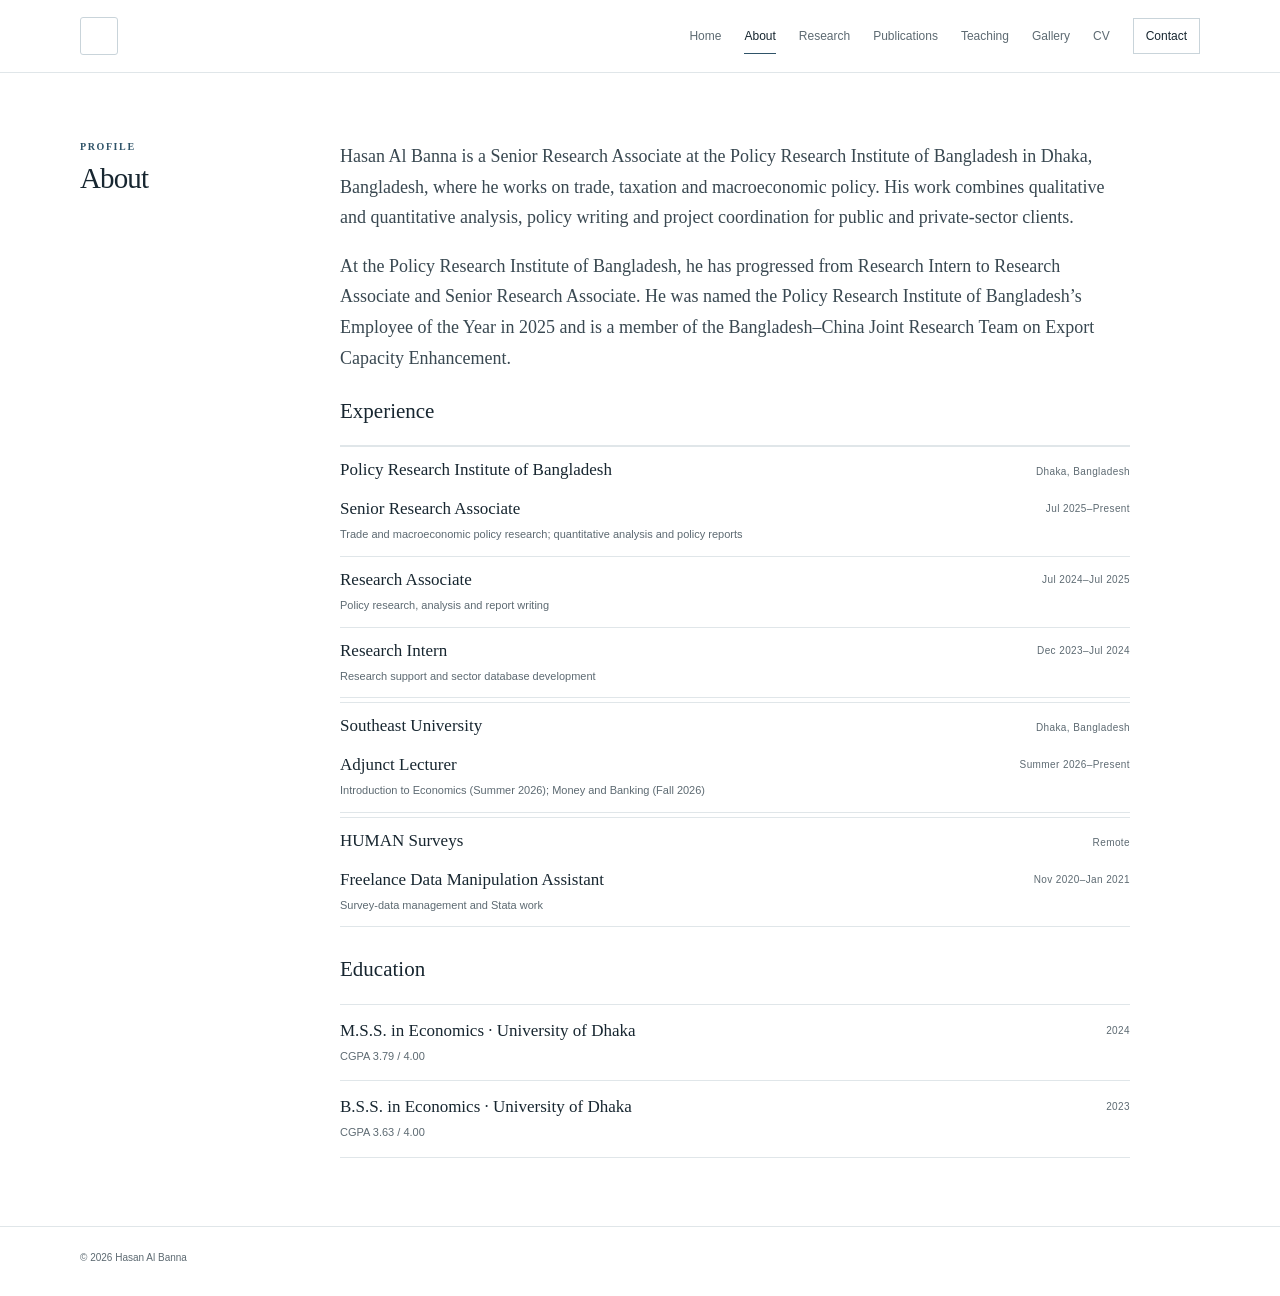
==== about.html @ c590eafd "Speed up fade-ins, add social previews and favicon (pages)" ====
<!doctype html>
<html lang="en">
<head>
  <meta charset="utf-8">
  <meta name="viewport" content="width=device-width, initial-scale=1">
  <meta name="theme-color" content="#ffffff">
  <meta name="description" content="Learn about Hasan Al Banna’s research and teaching experience, education and professional profile.">
  <title>About | Hasan Al Banna</title>
  <link rel="icon" href="assets/hab-logo.svg" type="image/svg+xml">
  <link rel="apple-touch-icon" href="assets/hasan-al-banna-profile-v2.jpg">
  <link rel="canonical" href="https://hasanal-banna.github.io/about.html">
  <meta property="og:type" content="website">
  <meta property="og:site_name" content="Hasan Al Banna">
  <meta property="og:title" content="About | Hasan Al Banna">
  <meta property="og:description" content="Learn about Hasan Al Banna’s research and teaching experience, education and professional profile.">
  <meta property="og:url" content="https://hasanal-banna.github.io/about.html">
  <meta property="og:image" content="https://hasanal-banna.github.io/assets/hasan-al-banna-profile-v2.jpg">
  <meta property="og:image:alt" content="Portrait of Hasan Al Banna">
  <meta name="twitter:card" content="summary">
  <style>:root{--ink:#172630;--muted:#5d6a72;--blue:#2f5368;--line:#e0e6e9;--soft:#f4f7f8;--serif:Georgia,'Times New Roman',serif;--sans:Arial,Helvetica,sans-serif}
    *{box-sizing:border-box}html{scroll-behavior:smooth;scroll-padding-top:86px}body{margin:0;background:#fff;color:var(--ink);font:16px/1.7 var(--sans)}a{color:inherit}a:focus-visible{outline:3px solid #8eb3c9;outline-offset:4px}.wrap{width:min(1120px,calc(100% - 48px));margin:auto}
    .header{position:sticky;top:0;z-index:5;background:rgba(255,255,255,.97);border-bottom:1px solid var(--line)}.nav{min-height:72px;display:flex;align-items:center;justify-content:space-between;gap:26px}.brand{display:inline-flex;align-items:center;justify-content:center;width:38px;height:38px;border:1px solid #c9d4da;border-radius:3px;font:700 11px/1 var(--sans);letter-spacing:.09em;color:var(--blue);text-decoration:none;white-space:nowrap}.navlinks{display:flex;align-items:center;gap:23px}.navlinks a{font-size:12px;text-decoration:none;color:var(--muted)}.navlinks a:hover{color:var(--blue)}.navlinks .contact{border:1px solid #c9d4da;padding:7px 12px;color:var(--ink)}
    .hero{display:grid;grid-template-columns:1.15fr .75fr;gap:78px;align-items:center;padding:78px 0 68px;border-bottom:1px solid var(--line)}.eyebrow,.section-no{font-size:10px;font-weight:700;letter-spacing:.16em;text-transform:uppercase;color:var(--blue)}h1,h2,h3,p{margin-top:0}h1{font:normal clamp(54px,6.8vw,82px)/1 var(--serif);letter-spacing:-.055em;margin:17px 0 20px}h1 span{display:block;color:var(--blue)}.lead{max-width:590px;color:#46545d;font:normal 21px/1.55 var(--serif)}.role{margin-top:25px;border-top:1px solid var(--line);padding-top:15px;color:var(--muted);font-size:13px}.role strong{display:block;color:var(--ink);font-size:15px;font-weight:600}.actions{display:flex;gap:20px;align-items:center;margin-top:26px}.button{display:inline-block;background:var(--ink);color:#fff;text-decoration:none;padding:10px 15px;font-size:12px}.plain-link{color:var(--blue);font-size:12px;text-decoration-thickness:1px;text-underline-offset:4px}.portrait{margin:0}.portrait img{display:block;width:100%;aspect-ratio:1/1;object-fit:cover;object-position:center 27%;background:var(--soft);border:1px solid var(--line);border-radius:50%}.portrait figcaption{padding-top:8px;color:#77838a;font-size:10px}
    .section{padding:68px 0;border-bottom:1px solid var(--line)}.section-layout{display:grid;grid-template-columns:190px 1fr;gap:70px}.section-title{font:normal 29px/1.2 var(--serif);letter-spacing:-.03em}.section-no{display:block;margin-bottom:8px}.copy{max-width:790px}.copy p{font:normal 18px/1.7 var(--serif);color:#394851}.copy p.small{font:12px/1.8 var(--sans);color:var(--muted)}.subhead{font:normal 21px/1.3 var(--serif);margin:25px 0 12px}.timeline{border-top:1px solid var(--line);margin-top:20px}.timeline-row{display:grid;grid-template-columns:1fr 140px;gap:20px;padding:15px 0;border-bottom:1px solid var(--line)}.timeline-row strong{display:block;font:normal 17px/1.35 var(--serif)}.timeline-row small{display:block;color:var(--muted);font-size:11px;margin-top:4px}.date{text-align:right;color:var(--muted);font-size:10px;letter-spacing:.04em;padding-top:2px}.research-list{margin:10px 0 0;border-top:1px solid var(--line)}.research-row{display:grid;grid-template-columns:210px 1fr;gap:25px;padding:16px 0;border-bottom:1px solid var(--line)}.research-row h3{font:normal 19px/1.35 var(--serif);margin:0}.research-row p{font:12px/1.65 var(--sans);color:var(--muted);margin:0}
    .project-list{display:grid;grid-template-columns:1fr 1fr;gap:0 30px;border-top:1px solid var(--line)}.project{padding:17px 0;border-bottom:1px solid var(--line)}.project h3{font:normal 17px/1.35 var(--serif);margin:0 0 5px}.project p{font:11px/1.65 var(--sans);color:var(--muted);margin:0}.publication{padding:19px 0;border-top:1px solid var(--line);display:grid;grid-template-columns:1fr 125px;gap:22px;align-items:start}.publication:last-of-type{border-bottom:1px solid var(--line)}.publication h3{font:normal 20px/1.35 var(--serif);margin:0 0 5px}.publication p{font-size:11px;color:var(--muted);margin:0 0 6px}.pub-meta{text-align:right;text-transform:uppercase;letter-spacing:.08em;font-size:9px!important}.publication a{font-size:11px;color:var(--blue);text-underline-offset:3px}.status{font-size:9px;text-transform:uppercase;letter-spacing:.1em;color:var(--blue);font-weight:bold}.callout{padding:16px 19px;margin-top:21px;background:var(--soft);border-left:2px solid #9db7c7;color:#4c5a62;font-size:12px}
    .teaching-note{padding:17px 20px;background:var(--soft);border-left:2px solid #9db7c7;font:normal 17px/1.5 var(--serif);color:#354650}.teaching-highlight{margin-top:17px;padding:11px 14px;border-left:2px solid #9db7c7;background:var(--soft);color:#46545d;font-size:12px;line-height:1.55}.teaching-highlight strong{color:var(--ink)}.gallery-intro{max-width:650px}.gallery-grid{display:grid;grid-template-columns:repeat(4,minmax(0,1fr));gap:14px;margin-top:24px}.gallery-card{margin:0;overflow:hidden;background:#fff;border:1px solid var(--line)}.gallery-card a{display:block;overflow:hidden;background:var(--soft)}.gallery-card img{display:block;width:100%;aspect-ratio:4/3;object-fit:cover;transition:transform .35s ease}.gallery-card a:hover img{transform:scale(1.035)}.gallery-card figcaption{padding:9px 11px 11px;color:var(--muted);font-size:10px;line-height:1.45}.gallery-card:nth-child(5n+2) img,.gallery-card:nth-child(5n+4) img{aspect-ratio:1/1}.gallery-card:nth-child(8n+1),.gallery-card:nth-child(8n+6){grid-column:span 2}.gallery-card:nth-child(8n+1) img,.gallery-card:nth-child(8n+6) img{aspect-ratio:2/1}.cv-box{border:1px solid var(--line);padding:21px 23px;display:flex;justify-content:space-between;gap:20px;align-items:center}.cv-box strong{font:normal 20px var(--serif)}.cv-box p{font-size:11px;color:var(--muted);margin:5px 0 0}.contact-box{padding:25px;background:var(--soft);display:flex;justify-content:space-between;align-items:center;gap:25px}.contact-box h3{font:normal 25px var(--serif);margin:0 0 5px}.contact-box p{font-size:12px;color:var(--muted);margin:0}.contact-links{display:flex;flex-direction:column;gap:5px}.contact-links a{font-size:12px;color:var(--blue);text-underline-offset:3px}.footer{padding:22px 0 30px;display:flex;justify-content:space-between;gap:20px;color:var(--muted);font-size:10px}.footer a{color:var(--blue)}
    .gallery-heading{display:flex;justify-content:space-between;align-items:end;gap:24px}.gallery-more{white-space:nowrap;margin-bottom:8px}.featured-gallery{grid-template-columns:repeat(3,minmax(0,1fr))}.featured-gallery .gallery-card img{aspect-ratio:4/3}.featured-gallery .gallery-card:nth-child(8n+1),.featured-gallery .gallery-card:nth-child(8n+6){grid-column:auto}.feature-links{display:grid;grid-template-columns:repeat(3,minmax(0,1fr));gap:12px;margin-top:20px}.feature-link{padding:16px;border:1px solid var(--line);text-decoration:none}.feature-link strong{display:block;font:normal 18px/1.3 var(--serif);margin-bottom:5px}.feature-link span{display:block;color:var(--muted);font-size:11px}.social-links{display:flex;gap:18px;margin-top:10px}.gallery-page .gallery-grid{margin-top:25px}.gallery-page .gallery-card:nth-child(8n+1),.gallery-page .gallery-card:nth-child(8n+6){grid-column:span 2}.gallery-page .gallery-lead{max-width:660px}
    @media(max-width:820px){.nav{align-items:flex-start;flex-direction:column;padding:15px 0;gap:11px}.navlinks{max-width:100%;overflow:auto;gap:18px;padding-bottom:4px}.navlinks a{white-space:nowrap}.hero{grid-template-columns:1fr .78fr;gap:35px;padding:55px 0}.section-layout{grid-template-columns:150px 1fr;gap:38px}.research-row{grid-template-columns:165px 1fr}.gallery-grid{grid-template-columns:repeat(3,minmax(0,1fr))}}
    @media(max-width:600px){.wrap{width:calc(100% - 36px)}.hero{grid-template-columns:1fr;gap:24px;padding:42px 0}.hero .portrait{grid-row:1;max-width:360px}.portrait img{aspect-ratio:1/1;object-position:center 26%}.hero-copy{grid-row:2}h1{font-size:56px}.lead{font-size:19px}.section{padding:51px 0}.section-layout{grid-template-columns:1fr;gap:14px}.section-title{font-size:25px}.copy p{font-size:17px}.research-row{grid-template-columns:1fr;gap:4px}.project-list{grid-template-columns:1fr}.publication{grid-template-columns:1fr;gap:5px}.pub-meta{text-align:left;grid-row:1}.timeline-row{grid-template-columns:1fr 105px;gap:12px}.gallery-grid{grid-template-columns:repeat(2,minmax(0,1fr));gap:9px}.feature-links{grid-template-columns:1fr 1fr}.featured-gallery{grid-template-columns:repeat(2,minmax(0,1fr))}.gallery-card:nth-child(8n+1),.gallery-card:nth-child(8n+6){grid-column:span 2}.gallery-card:nth-child(8n+1) img,.gallery-card:nth-child(8n+6) img{aspect-ratio:1.5/1}.gallery-card figcaption{padding:8px;font-size:9px}.cv-box,.contact-box{align-items:flex-start;flex-direction:column;padding:19px}.contact-links{gap:7px}.footer{flex-direction:column;gap:5px}}
    @media(prefers-reduced-motion:reduce){html{scroll-behavior:auto}}
    .section-title{margin:0}
    .navlinks a[aria-current="page"]{color:var(--ink);position:relative}
    .navlinks a[aria-current="page"]::after{content:"";position:absolute;left:0;right:0;bottom:-8px;height:1px;background:var(--blue)}
    .feature-link,.gallery-card,.button{transition:transform .24s ease,box-shadow .24s ease,border-color .24s ease}
    .feature-link:hover{transform:translateY(-3px);border-color:#b7c8d2;box-shadow:0 12px 28px rgba(23,38,48,.07)}
    .gallery-card{border-radius:8px;box-shadow:0 5px 16px rgba(23,38,48,.045)}
    .gallery-card:hover{transform:translateY(-3px);box-shadow:0 12px 28px rgba(23,38,48,.11)}
    .button:hover{transform:translateY(-2px);box-shadow:0 7px 16px rgba(23,38,48,.14)}
    .reveal{opacity:0;transform:translateY(14px);transition:opacity .6s ease,transform .6s cubic-bezier(.2,.7,.2,1)}
    .reveal.is-visible{opacity:1;transform:translateY(0)}
    .photo-viewer{width:min(980px,calc(100vw - 28px));max-width:none;max-height:calc(100vh - 28px);padding:0;border:0;border-radius:12px;background:#fff;color:var(--ink);box-shadow:0 24px 80px rgba(0,0,0,.3);overflow:hidden}
    .photo-viewer::backdrop{background:rgba(14,25,33,.78);backdrop-filter:blur(4px)}
    .viewer-top{display:flex;justify-content:space-between;align-items:center;padding:11px 16px;border-bottom:1px solid var(--line);font-size:11px;color:var(--muted)}
    .viewer-button{border:1px solid #d7e0e4;background:#fff;color:var(--ink);border-radius:999px;min-width:38px;min-height:38px;font:inherit;cursor:pointer}
    .viewer-button:hover{background:var(--soft)}
    .viewer-close{padding:0 14px}
    .viewer-stage{position:relative;display:flex;align-items:center;justify-content:center;background:#111a20}
    .viewer-stage img{display:block;width:100%;height:min(72vh,720px);object-fit:contain}
    .viewer-arrow{position:absolute;top:50%;transform:translateY(-50%);background:rgba(255,255,255,.94);font-size:20px}
    .viewer-prev{left:14px}.viewer-next{right:14px}
    .viewer-caption{padding:12px 16px;margin:0;color:var(--muted);font-size:12px}
    @media(prefers-reduced-motion:reduce){.feature-link,.gallery-card,.button,.reveal{transition:none}.reveal{opacity:1;transform:none}}

    .experience-list{border-top:1px solid var(--line);margin-top:20px}.experience-group{border-top:1px solid var(--line);padding:0 0 4px}.experience-heading{display:flex;justify-content:space-between;align-items:baseline;gap:18px;padding:12px 0 4px}.experience-heading strong{font:normal 17px/1.35 var(--serif)}.experience-heading span{font-size:10px;letter-spacing:.04em;text-align:right;color:var(--muted)}.experience-group .timeline-row{padding:12px 0}.office-address{font-style:normal;display:flex;flex-direction:column;gap:2px;color:var(--muted);font-size:11px;line-height:1.55;max-width:300px}.office-address strong{font:normal 16px/1.3 var(--serif);color:var(--ink);margin-bottom:3px}.contact-box{align-items:flex-start}</style><link rel="stylesheet" href="assets/section-flow.css?v=quick-fade-v3">
</head>
<body><header class="header"><nav class="nav wrap" aria-label="Main navigation"><a class="brand" href="index.html#home" aria-label="Hasan Al Banna home"><img class="brand-logo" src="assets/hab-logo.svg" alt=""></a><div class="navlinks"><a href="index.html#home">Home</a><a href="about.html" aria-current="page">About</a><a href="research.html">Research</a><a href="publications.html">Publications</a><a href="teaching.html">Teaching</a><a href="gallery.html">Gallery</a><a href="cv.html">CV</a><a class="contact" href="index.html#contact">Contact</a></div></nav></header><main><section class="section" id="about"><div class="wrap section-layout"><h1 class="section-title"><span class="section-no">Profile</span>About</h1><div class="copy"><p>Hasan Al Banna is a Senior Research Associate at the Policy Research Institute of Bangladesh in Dhaka, Bangladesh, where he works on trade, taxation and macroeconomic policy. His work combines qualitative and quantitative analysis, policy writing and project coordination for public and private-sector clients.</p><p>At the Policy Research Institute of Bangladesh, he has progressed from Research Intern to Research Associate and Senior Research Associate. He was named the Policy Research Institute of Bangladesh’s Employee of the Year in 2025 and is a member of the Bangladesh–China Joint Research Team on Export Capacity Enhancement.</p><h3 class="subhead">Experience</h3><div class="experience-list">
<div class="experience-group"><div class="experience-heading"><strong>Policy Research Institute of Bangladesh</strong><span>Dhaka, Bangladesh</span></div>
<div class="timeline-row"><div><strong>Senior Research Associate</strong><small>Trade and macroeconomic policy research; quantitative analysis and policy reports</small></div><div class="date">Jul 2025–Present</div></div>
<div class="timeline-row"><div><strong>Research Associate</strong><small>Policy research, analysis and report writing</small></div><div class="date">Jul 2024–Jul 2025</div></div>
<div class="timeline-row"><div><strong>Research Intern</strong><small>Research support and sector database development</small></div><div class="date">Dec 2023–Jul 2024</div></div></div>
<div class="experience-group"><div class="experience-heading"><strong>Southeast University</strong><span>Dhaka, Bangladesh</span></div>
<div class="timeline-row"><div><strong>Adjunct Lecturer</strong><small>Introduction to Economics (Summer 2026); Money and Banking (Fall 2026)</small></div><div class="date">Summer 2026–Present</div></div></div>
<div class="experience-group"><div class="experience-heading"><strong>HUMAN Surveys</strong><span>Remote</span></div>
<div class="timeline-row"><div><strong>Freelance Data Manipulation Assistant</strong><small>Survey-data management and Stata work</small></div><div class="date">Nov 2020–Jan 2021</div></div></div></div><h3 class="subhead">Education</h3><div class="timeline"><div class="timeline-row"><div><strong>M.S.S. in Economics · University of Dhaka</strong><small>CGPA 3.79 / 4.00</small></div><div class="date">2024</div></div><div class="timeline-row"><div><strong>B.S.S. in Economics · University of Dhaka</strong><small>CGPA 3.63 / 4.00</small></div><div class="date">2023</div></div></div></div></div></section></main><footer class="wrap footer"><span>© 2026 Hasan Al Banna</span></footer><dialog class="photo-viewer" id="photo-viewer" aria-label="Photo viewer"><div class="viewer-top"><span class="viewer-count" aria-live="polite">Photo</span><button class="viewer-button viewer-close" type="button" data-viewer-close aria-label="Close photo viewer">Close ×</button></div><div class="viewer-stage"><button class="viewer-button viewer-arrow viewer-prev" type="button" data-viewer-prev aria-label="Previous photo">‹</button><img alt=""><button class="viewer-button viewer-arrow viewer-next" type="button" data-viewer-next aria-label="Next photo">›</button></div><p class="viewer-caption"></p></dialog><script>
(()=>{const dialog=document.getElementById("photo-viewer");if(!dialog)return;const links=[...document.querySelectorAll(".gallery-card a")];if(!links.length)return;const image=dialog.querySelector("img"),caption=dialog.querySelector(".viewer-caption"),count=dialog.querySelector(".viewer-count");let current=0;function show(i){current=(i+links.length)%links.length;const link=links[current],thumb=link.querySelector("img");image.src=link.href;image.alt=thumb?.alt||"";caption.textContent=link.closest("figure")?.querySelector("figcaption")?.textContent||image.alt;count.textContent=(current+1)+" / "+links.length;if(!dialog.open)dialog.showModal()}links.forEach((link,i)=>link.addEventListener("click",event=>{event.preventDefault();show(i)}));dialog.querySelector("[data-viewer-close]").addEventListener("click",()=>dialog.close());dialog.querySelector("[data-viewer-prev]").addEventListener("click",()=>show(current-1));dialog.querySelector("[data-viewer-next]").addEventListener("click",()=>show(current+1));dialog.addEventListener("click",event=>{if(event.target===dialog)dialog.close()});document.addEventListener("keydown",event=>{if(!dialog.open)return;if(event.key==="ArrowRight")show(current+1);if(event.key==="ArrowLeft")show(current-1)});if(!matchMedia("(prefers-reduced-motion: reduce)").matches&&"IntersectionObserver"in window){const items=[];const observer=new IntersectionObserver(entries=>entries.forEach(entry=>{if(entry.isIntersecting){entry.target.classList.add("is-visible");observer.unobserve(entry.target)}}),{threshold:.08,rootMargin:"0px 0px -24px 0px"});items.forEach(item=>observer.observe(item))}})();
</script><script src="assets/section-flow.js?v=quick-fade-v3" defer></script></body></html>
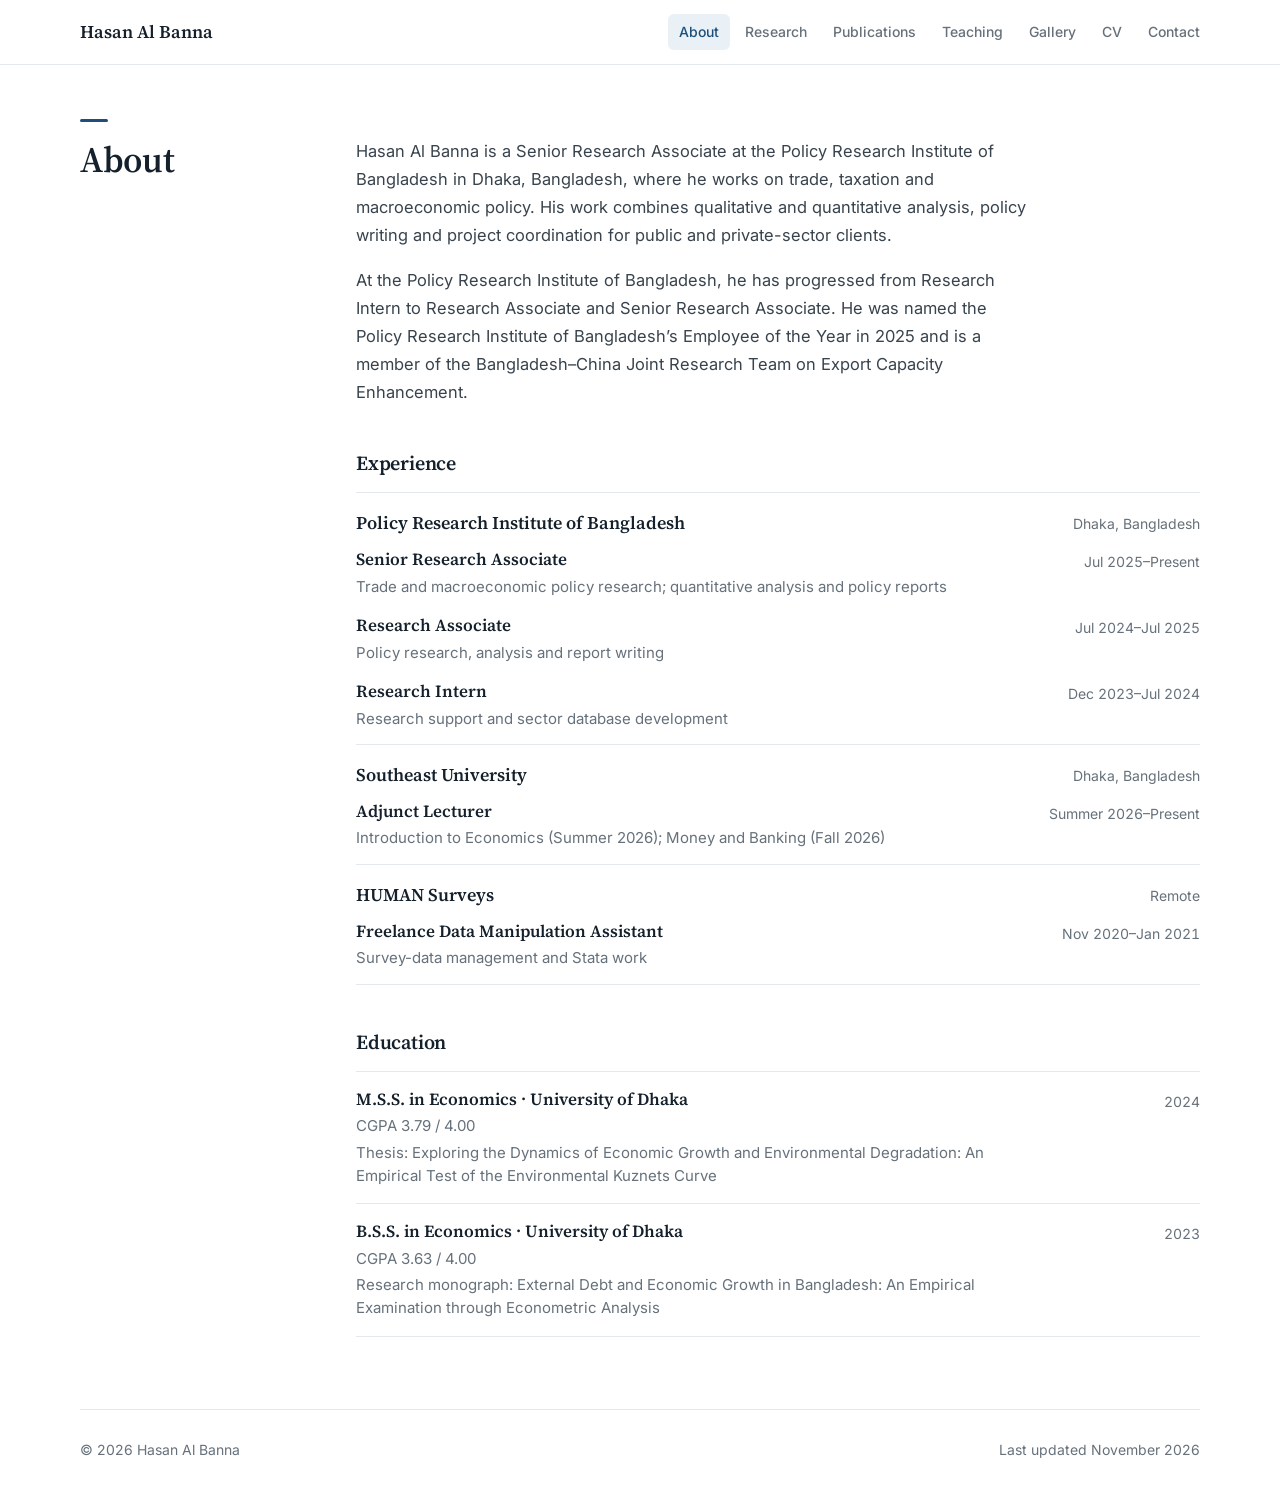
==== commit f590a797: "Redesign pages; add education and ORCID (pages)" ====
--- a/about.html
+++ b/about.html
@@ -17,43 +17,9 @@
   <meta property="og:image" content="https://hasanal-banna.github.io/assets/hasan-al-banna-profile-v2.jpg">
   <meta property="og:image:alt" content="Portrait of Hasan Al Banna">
   <meta name="twitter:card" content="summary">
-  <style>:root{--ink:#172630;--muted:#5d6a72;--blue:#2f5368;--line:#e0e6e9;--soft:#f4f7f8;--serif:Georgia,'Times New Roman',serif;--sans:Arial,Helvetica,sans-serif}
-    *{box-sizing:border-box}html{scroll-behavior:smooth;scroll-padding-top:86px}body{margin:0;background:#fff;color:var(--ink);font:16px/1.7 var(--sans)}a{color:inherit}a:focus-visible{outline:3px solid #8eb3c9;outline-offset:4px}.wrap{width:min(1120px,calc(100% - 48px));margin:auto}
-    .header{position:sticky;top:0;z-index:5;background:rgba(255,255,255,.97);border-bottom:1px solid var(--line)}.nav{min-height:72px;display:flex;align-items:center;justify-content:space-between;gap:26px}.brand{display:inline-flex;align-items:center;justify-content:center;width:38px;height:38px;border:1px solid #c9d4da;border-radius:3px;font:700 11px/1 var(--sans);letter-spacing:.09em;color:var(--blue);text-decoration:none;white-space:nowrap}.navlinks{display:flex;align-items:center;gap:23px}.navlinks a{font-size:12px;text-decoration:none;color:var(--muted)}.navlinks a:hover{color:var(--blue)}.navlinks .contact{border:1px solid #c9d4da;padding:7px 12px;color:var(--ink)}
-    .hero{display:grid;grid-template-columns:1.15fr .75fr;gap:78px;align-items:center;padding:78px 0 68px;border-bottom:1px solid var(--line)}.eyebrow,.section-no{font-size:10px;font-weight:700;letter-spacing:.16em;text-transform:uppercase;color:var(--blue)}h1,h2,h3,p{margin-top:0}h1{font:normal clamp(54px,6.8vw,82px)/1 var(--serif);letter-spacing:-.055em;margin:17px 0 20px}h1 span{display:block;color:var(--blue)}.lead{max-width:590px;color:#46545d;font:normal 21px/1.55 var(--serif)}.role{margin-top:25px;border-top:1px solid var(--line);padding-top:15px;color:var(--muted);font-size:13px}.role strong{display:block;color:var(--ink);font-size:15px;font-weight:600}.actions{display:flex;gap:20px;align-items:center;margin-top:26px}.button{display:inline-block;background:var(--ink);color:#fff;text-decoration:none;padding:10px 15px;font-size:12px}.plain-link{color:var(--blue);font-size:12px;text-decoration-thickness:1px;text-underline-offset:4px}.portrait{margin:0}.portrait img{display:block;width:100%;aspect-ratio:1/1;object-fit:cover;object-position:center 27%;background:var(--soft);border:1px solid var(--line);border-radius:50%}.portrait figcaption{padding-top:8px;color:#77838a;font-size:10px}
-    .section{padding:68px 0;border-bottom:1px solid var(--line)}.section-layout{display:grid;grid-template-columns:190px 1fr;gap:70px}.section-title{font:normal 29px/1.2 var(--serif);letter-spacing:-.03em}.section-no{display:block;margin-bottom:8px}.copy{max-width:790px}.copy p{font:normal 18px/1.7 var(--serif);color:#394851}.copy p.small{font:12px/1.8 var(--sans);color:var(--muted)}.subhead{font:normal 21px/1.3 var(--serif);margin:25px 0 12px}.timeline{border-top:1px solid var(--line);margin-top:20px}.timeline-row{display:grid;grid-template-columns:1fr 140px;gap:20px;padding:15px 0;border-bottom:1px solid var(--line)}.timeline-row strong{display:block;font:normal 17px/1.35 var(--serif)}.timeline-row small{display:block;color:var(--muted);font-size:11px;margin-top:4px}.date{text-align:right;color:var(--muted);font-size:10px;letter-spacing:.04em;padding-top:2px}.research-list{margin:10px 0 0;border-top:1px solid var(--line)}.research-row{display:grid;grid-template-columns:210px 1fr;gap:25px;padding:16px 0;border-bottom:1px solid var(--line)}.research-row h3{font:normal 19px/1.35 var(--serif);margin:0}.research-row p{font:12px/1.65 var(--sans);color:var(--muted);margin:0}
-    .project-list{display:grid;grid-template-columns:1fr 1fr;gap:0 30px;border-top:1px solid var(--line)}.project{padding:17px 0;border-bottom:1px solid var(--line)}.project h3{font:normal 17px/1.35 var(--serif);margin:0 0 5px}.project p{font:11px/1.65 var(--sans);color:var(--muted);margin:0}.publication{padding:19px 0;border-top:1px solid var(--line);display:grid;grid-template-columns:1fr 125px;gap:22px;align-items:start}.publication:last-of-type{border-bottom:1px solid var(--line)}.publication h3{font:normal 20px/1.35 var(--serif);margin:0 0 5px}.publication p{font-size:11px;color:var(--muted);margin:0 0 6px}.pub-meta{text-align:right;text-transform:uppercase;letter-spacing:.08em;font-size:9px!important}.publication a{font-size:11px;color:var(--blue);text-underline-offset:3px}.status{font-size:9px;text-transform:uppercase;letter-spacing:.1em;color:var(--blue);font-weight:bold}.callout{padding:16px 19px;margin-top:21px;background:var(--soft);border-left:2px solid #9db7c7;color:#4c5a62;font-size:12px}
-    .teaching-note{padding:17px 20px;background:var(--soft);border-left:2px solid #9db7c7;font:normal 17px/1.5 var(--serif);color:#354650}.teaching-highlight{margin-top:17px;padding:11px 14px;border-left:2px solid #9db7c7;background:var(--soft);color:#46545d;font-size:12px;line-height:1.55}.teaching-highlight strong{color:var(--ink)}.gallery-intro{max-width:650px}.gallery-grid{display:grid;grid-template-columns:repeat(4,minmax(0,1fr));gap:14px;margin-top:24px}.gallery-card{margin:0;overflow:hidden;background:#fff;border:1px solid var(--line)}.gallery-card a{display:block;overflow:hidden;background:var(--soft)}.gallery-card img{display:block;width:100%;aspect-ratio:4/3;object-fit:cover;transition:transform .35s ease}.gallery-card a:hover img{transform:scale(1.035)}.gallery-card figcaption{padding:9px 11px 11px;color:var(--muted);font-size:10px;line-height:1.45}.gallery-card:nth-child(5n+2) img,.gallery-card:nth-child(5n+4) img{aspect-ratio:1/1}.gallery-card:nth-child(8n+1),.gallery-card:nth-child(8n+6){grid-column:span 2}.gallery-card:nth-child(8n+1) img,.gallery-card:nth-child(8n+6) img{aspect-ratio:2/1}.cv-box{border:1px solid var(--line);padding:21px 23px;display:flex;justify-content:space-between;gap:20px;align-items:center}.cv-box strong{font:normal 20px var(--serif)}.cv-box p{font-size:11px;color:var(--muted);margin:5px 0 0}.contact-box{padding:25px;background:var(--soft);display:flex;justify-content:space-between;align-items:center;gap:25px}.contact-box h3{font:normal 25px var(--serif);margin:0 0 5px}.contact-box p{font-size:12px;color:var(--muted);margin:0}.contact-links{display:flex;flex-direction:column;gap:5px}.contact-links a{font-size:12px;color:var(--blue);text-underline-offset:3px}.footer{padding:22px 0 30px;display:flex;justify-content:space-between;gap:20px;color:var(--muted);font-size:10px}.footer a{color:var(--blue)}
-    .gallery-heading{display:flex;justify-content:space-between;align-items:end;gap:24px}.gallery-more{white-space:nowrap;margin-bottom:8px}.featured-gallery{grid-template-columns:repeat(3,minmax(0,1fr))}.featured-gallery .gallery-card img{aspect-ratio:4/3}.featured-gallery .gallery-card:nth-child(8n+1),.featured-gallery .gallery-card:nth-child(8n+6){grid-column:auto}.feature-links{display:grid;grid-template-columns:repeat(3,minmax(0,1fr));gap:12px;margin-top:20px}.feature-link{padding:16px;border:1px solid var(--line);text-decoration:none}.feature-link strong{display:block;font:normal 18px/1.3 var(--serif);margin-bottom:5px}.feature-link span{display:block;color:var(--muted);font-size:11px}.social-links{display:flex;gap:18px;margin-top:10px}.gallery-page .gallery-grid{margin-top:25px}.gallery-page .gallery-card:nth-child(8n+1),.gallery-page .gallery-card:nth-child(8n+6){grid-column:span 2}.gallery-page .gallery-lead{max-width:660px}
-    @media(max-width:820px){.nav{align-items:flex-start;flex-direction:column;padding:15px 0;gap:11px}.navlinks{max-width:100%;overflow:auto;gap:18px;padding-bottom:4px}.navlinks a{white-space:nowrap}.hero{grid-template-columns:1fr .78fr;gap:35px;padding:55px 0}.section-layout{grid-template-columns:150px 1fr;gap:38px}.research-row{grid-template-columns:165px 1fr}.gallery-grid{grid-template-columns:repeat(3,minmax(0,1fr))}}
-    @media(max-width:600px){.wrap{width:calc(100% - 36px)}.hero{grid-template-columns:1fr;gap:24px;padding:42px 0}.hero .portrait{grid-row:1;max-width:360px}.portrait img{aspect-ratio:1/1;object-position:center 26%}.hero-copy{grid-row:2}h1{font-size:56px}.lead{font-size:19px}.section{padding:51px 0}.section-layout{grid-template-columns:1fr;gap:14px}.section-title{font-size:25px}.copy p{font-size:17px}.research-row{grid-template-columns:1fr;gap:4px}.project-list{grid-template-columns:1fr}.publication{grid-template-columns:1fr;gap:5px}.pub-meta{text-align:left;grid-row:1}.timeline-row{grid-template-columns:1fr 105px;gap:12px}.gallery-grid{grid-template-columns:repeat(2,minmax(0,1fr));gap:9px}.feature-links{grid-template-columns:1fr 1fr}.featured-gallery{grid-template-columns:repeat(2,minmax(0,1fr))}.gallery-card:nth-child(8n+1),.gallery-card:nth-child(8n+6){grid-column:span 2}.gallery-card:nth-child(8n+1) img,.gallery-card:nth-child(8n+6) img{aspect-ratio:1.5/1}.gallery-card figcaption{padding:8px;font-size:9px}.cv-box,.contact-box{align-items:flex-start;flex-direction:column;padding:19px}.contact-links{gap:7px}.footer{flex-direction:column;gap:5px}}
-    @media(prefers-reduced-motion:reduce){html{scroll-behavior:auto}}
-    .section-title{margin:0}
-    .navlinks a[aria-current="page"]{color:var(--ink);position:relative}
-    .navlinks a[aria-current="page"]::after{content:"";position:absolute;left:0;right:0;bottom:-8px;height:1px;background:var(--blue)}
-    .feature-link,.gallery-card,.button{transition:transform .24s ease,box-shadow .24s ease,border-color .24s ease}
-    .feature-link:hover{transform:translateY(-3px);border-color:#b7c8d2;box-shadow:0 12px 28px rgba(23,38,48,.07)}
-    .gallery-card{border-radius:8px;box-shadow:0 5px 16px rgba(23,38,48,.045)}
-    .gallery-card:hover{transform:translateY(-3px);box-shadow:0 12px 28px rgba(23,38,48,.11)}
-    .button:hover{transform:translateY(-2px);box-shadow:0 7px 16px rgba(23,38,48,.14)}
-    .reveal{opacity:0;transform:translateY(14px);transition:opacity .6s ease,transform .6s cubic-bezier(.2,.7,.2,1)}
-    .reveal.is-visible{opacity:1;transform:translateY(0)}
-    .photo-viewer{width:min(980px,calc(100vw - 28px));max-width:none;max-height:calc(100vh - 28px);padding:0;border:0;border-radius:12px;background:#fff;color:var(--ink);box-shadow:0 24px 80px rgba(0,0,0,.3);overflow:hidden}
-    .photo-viewer::backdrop{background:rgba(14,25,33,.78);backdrop-filter:blur(4px)}
-    .viewer-top{display:flex;justify-content:space-between;align-items:center;padding:11px 16px;border-bottom:1px solid var(--line);font-size:11px;color:var(--muted)}
-    .viewer-button{border:1px solid #d7e0e4;background:#fff;color:var(--ink);border-radius:999px;min-width:38px;min-height:38px;font:inherit;cursor:pointer}
-    .viewer-button:hover{background:var(--soft)}
-    .viewer-close{padding:0 14px}
-    .viewer-stage{position:relative;display:flex;align-items:center;justify-content:center;background:#111a20}
-    .viewer-stage img{display:block;width:100%;height:min(72vh,720px);object-fit:contain}
-    .viewer-arrow{position:absolute;top:50%;transform:translateY(-50%);background:rgba(255,255,255,.94);font-size:20px}
-    .viewer-prev{left:14px}.viewer-next{right:14px}
-    .viewer-caption{padding:12px 16px;margin:0;color:var(--muted);font-size:12px}
-    @media(prefers-reduced-motion:reduce){.feature-link,.gallery-card,.button,.reveal{transition:none}.reveal{opacity:1;transform:none}}
-
-    .experience-list{border-top:1px solid var(--line);margin-top:20px}.experience-group{border-top:1px solid var(--line);padding:0 0 4px}.experience-heading{display:flex;justify-content:space-between;align-items:baseline;gap:18px;padding:12px 0 4px}.experience-heading strong{font:normal 17px/1.35 var(--serif)}.experience-heading span{font-size:10px;letter-spacing:.04em;text-align:right;color:var(--muted)}.experience-group .timeline-row{padding:12px 0}.office-address{font-style:normal;display:flex;flex-direction:column;gap:2px;color:var(--muted);font-size:11px;line-height:1.55;max-width:300px}.office-address strong{font:normal 16px/1.3 var(--serif);color:var(--ink);margin-bottom:3px}.contact-box{align-items:flex-start}</style><link rel="stylesheet" href="assets/section-flow.css?v=quick-fade-v3">
+  <link rel="preconnect" href="https://fonts.googleapis.com"><link rel="preconnect" href="https://fonts.gstatic.com" crossorigin><link rel="stylesheet" href="https://fonts.googleapis.com/css2?family=Inter:wght@400;500;600&family=Source+Serif+4:opsz,wght@8..60,400;8..60,600&display=swap"><link rel="stylesheet" href="assets/site.css?v=light-6">
 </head>
-<body><header class="header"><nav class="nav wrap" aria-label="Main navigation"><a class="brand" href="index.html#home" aria-label="Hasan Al Banna home"><img class="brand-logo" src="assets/hab-logo.svg" alt=""></a><div class="navlinks"><a href="index.html#home">Home</a><a href="about.html" aria-current="page">About</a><a href="research.html">Research</a><a href="publications.html">Publications</a><a href="teaching.html">Teaching</a><a href="gallery.html">Gallery</a><a href="cv.html">CV</a><a class="contact" href="index.html#contact">Contact</a></div></nav></header><main><section class="section" id="about"><div class="wrap section-layout"><h1 class="section-title"><span class="section-no">Profile</span>About</h1><div class="copy"><p>Hasan Al Banna is a Senior Research Associate at the Policy Research Institute of Bangladesh in Dhaka, Bangladesh, where he works on trade, taxation and macroeconomic policy. His work combines qualitative and quantitative analysis, policy writing and project coordination for public and private-sector clients.</p><p>At the Policy Research Institute of Bangladesh, he has progressed from Research Intern to Research Associate and Senior Research Associate. He was named the Policy Research Institute of Bangladesh’s Employee of the Year in 2025 and is a member of the Bangladesh–China Joint Research Team on Export Capacity Enhancement.</p><h3 class="subhead">Experience</h3><div class="experience-list">
+<body><header class="header"><nav class="nav wrap" aria-label="Main navigation"><a class="brand" href="index.html">Hasan Al Banna</a><div class="navlinks"><a href="about.html" aria-current="page">About</a><a href="research.html">Research</a><a href="publications.html">Publications</a><a href="teaching.html">Teaching</a><a href="gallery.html">Gallery</a><a href="cv.html">CV</a><a href="index.html#contact">Contact</a></div></nav></header><main><section class="section" id="about"><div class="wrap section-layout"><h1 class="section-title"><span class="section-no">Profile</span>About</h1><div class="copy"><p>Hasan Al Banna is a Senior Research Associate at the Policy Research Institute of Bangladesh in Dhaka, Bangladesh, where he works on trade, taxation and macroeconomic policy. His work combines qualitative and quantitative analysis, policy writing and project coordination for public and private-sector clients.</p><p>At the Policy Research Institute of Bangladesh, he has progressed from Research Intern to Research Associate and Senior Research Associate. He was named the Policy Research Institute of Bangladesh’s Employee of the Year in 2025 and is a member of the Bangladesh–China Joint Research Team on Export Capacity Enhancement.</p><h3 class="subhead">Experience</h3><div class="experience-list">
 <div class="experience-group"><div class="experience-heading"><strong>Policy Research Institute of Bangladesh</strong><span>Dhaka, Bangladesh</span></div>
 <div class="timeline-row"><div><strong>Senior Research Associate</strong><small>Trade and macroeconomic policy research; quantitative analysis and policy reports</small></div><div class="date">Jul 2025–Present</div></div>
 <div class="timeline-row"><div><strong>Research Associate</strong><small>Policy research, analysis and report writing</small></div><div class="date">Jul 2024–Jul 2025</div></div>
@@ -61,6 +27,6 @@
 <div class="experience-group"><div class="experience-heading"><strong>Southeast University</strong><span>Dhaka, Bangladesh</span></div>
 <div class="timeline-row"><div><strong>Adjunct Lecturer</strong><small>Introduction to Economics (Summer 2026); Money and Banking (Fall 2026)</small></div><div class="date">Summer 2026–Present</div></div></div>
 <div class="experience-group"><div class="experience-heading"><strong>HUMAN Surveys</strong><span>Remote</span></div>
-<div class="timeline-row"><div><strong>Freelance Data Manipulation Assistant</strong><small>Survey-data management and Stata work</small></div><div class="date">Nov 2020–Jan 2021</div></div></div></div><h3 class="subhead">Education</h3><div class="timeline"><div class="timeline-row"><div><strong>M.S.S. in Economics · University of Dhaka</strong><small>CGPA 3.79 / 4.00</small></div><div class="date">2024</div></div><div class="timeline-row"><div><strong>B.S.S. in Economics · University of Dhaka</strong><small>CGPA 3.63 / 4.00</small></div><div class="date">2023</div></div></div></div></div></section></main><footer class="wrap footer"><span>© 2026 Hasan Al Banna</span></footer><dialog class="photo-viewer" id="photo-viewer" aria-label="Photo viewer"><div class="viewer-top"><span class="viewer-count" aria-live="polite">Photo</span><button class="viewer-button viewer-close" type="button" data-viewer-close aria-label="Close photo viewer">Close ×</button></div><div class="viewer-stage"><button class="viewer-button viewer-arrow viewer-prev" type="button" data-viewer-prev aria-label="Previous photo">‹</button><img alt=""><button class="viewer-button viewer-arrow viewer-next" type="button" data-viewer-next aria-label="Next photo">›</button></div><p class="viewer-caption"></p></dialog><script>
-(()=>{const dialog=document.getElementById("photo-viewer");if(!dialog)return;const links=[...document.querySelectorAll(".gallery-card a")];if(!links.length)return;const image=dialog.querySelector("img"),caption=dialog.querySelector(".viewer-caption"),count=dialog.querySelector(".viewer-count");let current=0;function show(i){current=(i+links.length)%links.length;const link=links[current],thumb=link.querySelector("img");image.src=link.href;image.alt=thumb?.alt||"";caption.textContent=link.closest("figure")?.querySelector("figcaption")?.textContent||image.alt;count.textContent=(current+1)+" / "+links.length;if(!dialog.open)dialog.showModal()}links.forEach((link,i)=>link.addEventListener("click",event=>{event.preventDefault();show(i)}));dialog.querySelector("[data-viewer-close]").addEventListener("click",()=>dialog.close());dialog.querySelector("[data-viewer-prev]").addEventListener("click",()=>show(current-1));dialog.querySelector("[data-viewer-next]").addEventListener("click",()=>show(current+1));dialog.addEventListener("click",event=>{if(event.target===dialog)dialog.close()});document.addEventListener("keydown",event=>{if(!dialog.open)return;if(event.key==="ArrowRight")show(current+1);if(event.key==="ArrowLeft")show(current-1)});if(!matchMedia("(prefers-reduced-motion: reduce)").matches&&"IntersectionObserver"in window){const items=[];const observer=new IntersectionObserver(entries=>entries.forEach(entry=>{if(entry.isIntersecting){entry.target.classList.add("is-visible");observer.unobserve(entry.target)}}),{threshold:.08,rootMargin:"0px 0px -24px 0px"});items.forEach(item=>observer.observe(item))}})();
-</script><script src="assets/section-flow.js?v=quick-fade-v3" defer></script></body></html>+<div class="timeline-row"><div><strong>Freelance Data Manipulation Assistant</strong><small>Survey-data management and Stata work</small></div><div class="date">Nov 2020–Jan 2021</div></div></div></div><h3 class="subhead">Education</h3><div class="timeline"><div class="timeline-row"><div><strong>M.S.S. in Economics · University of Dhaka</strong><small>CGPA 3.79 / 4.00</small><small>Thesis: Exploring the Dynamics of Economic Growth and Environmental Degradation: An Empirical Test of the Environmental Kuznets Curve</small></div><div class="date">2024</div></div><div class="timeline-row"><div><strong>B.S.S. in Economics · University of Dhaka</strong><small>CGPA 3.63 / 4.00</small><small>Research monograph: External Debt and Economic Growth in Bangladesh: An Empirical Examination through Econometric Analysis</small></div><div class="date">2023</div></div></div></div></div></section></main><footer class="wrap footer"><span>© 2026 Hasan Al Banna</span><span>Last updated November 2026</span></footer><dialog class="photo-viewer" id="photo-viewer" aria-label="Photo viewer"><div class="viewer-top"><span class="viewer-count" aria-live="polite">Photo</span><button class="viewer-button viewer-close" type="button" data-viewer-close aria-label="Close photo viewer">Close ×</button></div><div class="viewer-stage"><button class="viewer-button viewer-arrow viewer-prev" type="button" data-viewer-prev aria-label="Previous photo">‹</button><img alt=""><button class="viewer-button viewer-arrow viewer-next" type="button" data-viewer-next aria-label="Next photo">›</button></div><p class="viewer-caption"></p></dialog><script>
+(()=>{const dialog=document.getElementById("photo-viewer");if(!dialog)return;const links=[...document.querySelectorAll(".gallery-card a")];if(!links.length)return;const image=dialog.querySelector("img"),caption=dialog.querySelector(".viewer-caption"),count=dialog.querySelector(".viewer-count");let current=0;function show(i){current=(i+links.length)%links.length;const link=links[current],thumb=link.querySelector("img");image.src=link.href;image.alt=thumb?.alt||"";caption.textContent=link.closest("figure")?.querySelector("figcaption")?.textContent||image.alt;count.textContent=(current+1)+" / "+links.length;if(!dialog.open)dialog.showModal()}links.forEach((link,i)=>link.addEventListener("click",event=>{event.preventDefault();show(i)}));dialog.querySelector("[data-viewer-close]").addEventListener("click",()=>dialog.close());dialog.querySelector("[data-viewer-prev]").addEventListener("click",()=>show(current-1));dialog.querySelector("[data-viewer-next]").addEventListener("click",()=>show(current+1));dialog.addEventListener("click",event=>{if(event.target===dialog)dialog.close()});document.addEventListener("keydown",event=>{if(!dialog.open)return;if(event.key==="ArrowRight")show(current+1);if(event.key==="ArrowLeft")show(current-1)});})();
+</script></body></html>
--- a/assets/site.css
+++ b/assets/site.css
@@ -0,0 +1,265 @@
+/* Hasan Al Banna — site stylesheet
+   One grid everywhere: section titles sit in a 220px column at the left
+   page edge, content starts in the second column and runs to the right
+   page edge. */
+:root{
+  --ink:#14202b;
+  --text:#38434d;
+  --muted:#66717b;
+  --accent:#1d4f7a;
+  --accent-dark:#143a5b;
+  --accent-soft:#e9f0f6;
+  --line:#e4e8ec;
+  --band:#f4f6f8;
+  --radius:10px;
+  --title-col:220px;
+  --col-gap:56px;
+  --serif:"Source Serif 4",Georgia,"Times New Roman",serif;
+  --sans:"Inter",-apple-system,BlinkMacSystemFont,"Segoe UI",Arial,sans-serif;
+}
+*{box-sizing:border-box}
+html{scroll-padding-top:84px;scroll-behavior:smooth}
+body{margin:0;background:#fff;color:var(--text);font:16px/1.7 var(--sans);-webkit-font-smoothing:antialiased;text-rendering:optimizeLegibility}
+img{max-width:100%}
+a{color:var(--accent);text-decoration:underline;text-decoration-color:rgba(29,79,122,.35);text-decoration-thickness:1px;text-underline-offset:3px;transition:color .15s,text-decoration-color .15s}
+a:hover{color:var(--accent-dark);text-decoration-color:currentColor}
+a:focus-visible,button:focus-visible{outline:2px solid var(--accent);outline-offset:3px;border-radius:3px}
+h1,h2,h3{font-family:var(--serif);color:var(--ink);font-weight:600;margin:0;letter-spacing:-.01em}
+p{margin:0 0 1em}
+.wrap{width:min(1120px,calc(100% - 48px));margin:0 auto}
+
+/* Header */
+.header{position:sticky;top:0;z-index:20;background:rgba(255,255,255,.9);backdrop-filter:saturate(1.4) blur(10px);-webkit-backdrop-filter:saturate(1.4) blur(10px);border-bottom:1px solid var(--line)}
+.nav{display:flex;align-items:center;justify-content:space-between;gap:24px;min-height:64px}
+.brand{font:600 18px/1.2 var(--serif);color:var(--ink);text-decoration:none;white-space:nowrap}
+.brand:hover{color:var(--accent)}
+.navlinks{display:flex;gap:4px}
+.navlinks a{font-size:14px;font-weight:500;color:var(--muted);text-decoration:none;padding:6px 11px;border-radius:6px;white-space:nowrap;transition:background .15s,color .15s}
+.navlinks a:last-child{margin-right:-11px}
+.navlinks a:hover{color:var(--ink);background:var(--band)}
+.navlinks a[aria-current="page"]{color:var(--accent);background:var(--accent-soft)}
+
+/* Shared section grid */
+main>.section{padding:72px 0;border-top:1px solid var(--line)}
+main>.section:first-child{border-top:0}
+.section-layout{display:grid;grid-template-columns:var(--title-col) minmax(0,1fr);gap:var(--col-gap);align-items:start}
+.section-title{font-size:26px;line-height:1.25}
+.section-layout>.section-title{position:relative}
+.section-layout>.section-title::before{content:"";position:absolute;left:0;top:-18px;width:28px;height:3px;border-radius:2px;background:var(--accent)}
+h1.section-title{font-size:36px}
+.section-no{display:none}
+.copy{min-width:0}
+.copy>p,.prose{max-width:68ch}
+.copy>p{font-size:16.5px}
+.subhead{font-size:20px;margin:40px 0 12px}
+.copy>.subhead:first-child{margin-top:0}
+.section-more{margin:22px 0 0}
+.section-more a,.plain-link{font-weight:600;font-size:15px;text-decoration:none}
+.section-more a::after,.plain-link::after{content:" →"}
+.section-more a:hover,.plain-link:hover{text-decoration:underline}
+
+/* Home: intro band */
+.hero-band .hero+.facts{margin-top:0}
+.hero-band{background:linear-gradient(180deg,var(--band) 0%,#fafbfc 100%);border-bottom:1px solid var(--line)}
+.hero{display:grid;grid-template-columns:minmax(0,1fr) 300px;gap:var(--col-gap);align-items:center;padding:80px 0 72px}
+.hero h1{font-size:clamp(40px,5vw,56px);line-height:1.08;letter-spacing:-.02em;margin-bottom:18px}
+.hero-role{color:var(--ink);font-size:17px;line-height:1.6;margin-bottom:22px;padding-left:16px;border-left:3px solid var(--accent)}
+.hero-role a{color:inherit;text-decoration-color:rgba(20,32,43,.3)}
+.hero-role a:hover{color:var(--accent)}
+.lead{font-size:18px;line-height:1.7;max-width:60ch;color:var(--text)}
+.hero-actions{display:flex;flex-wrap:wrap;align-items:center;gap:12px 14px;margin-top:28px}
+.hero-actions .text-link{font-size:15px;font-weight:500;color:var(--muted);text-decoration:none;padding:4px 2px}
+.hero-actions .text-link:hover{color:var(--accent)}
+.portrait{margin:0}
+.portrait img{display:block;width:100%;height:auto;aspect-ratio:4/5;object-fit:cover;object-position:center 28%;border-radius:var(--radius);background:var(--band);box-shadow:0 1px 2px rgba(16,24,40,.06),0 18px 40px -12px rgba(16,24,40,.22)}
+
+.facts{display:grid;grid-template-columns:repeat(4,minmax(0,1fr));border-top:1px solid var(--line)}
+.fact{padding:22px 24px 24px 0}
+.fact+.fact{padding-left:24px;border-left:1px solid var(--line)}
+.fact dt{font-size:12px;font-weight:600;letter-spacing:.06em;text-transform:uppercase;color:var(--muted);margin-bottom:4px}
+.fact dd{margin:0;color:var(--ink);font-size:15px;line-height:1.45;font-weight:500}
+
+.interests{display:grid;grid-template-columns:repeat(2,minmax(0,1fr));gap:0 32px;margin:0;padding:0;list-style:none;border-top:1px solid var(--line)}
+.interests li{position:relative;padding:11px 0 11px 18px;border-bottom:1px solid var(--line);color:var(--ink);font-size:15.5px}
+.interests li::before{content:"";position:absolute;left:0;top:20px;width:7px;height:7px;border-radius:50%;background:var(--accent)}
+@media(max-width:600px){.interests{grid-template-columns:1fr}}
+
+/* Buttons */
+.button{display:inline-flex;align-items:center;gap:8px;padding:11px 20px;border:1px solid var(--accent);border-radius:8px;background:var(--accent);color:#fff;text-decoration:none;font-size:15px;font-weight:600;line-height:1.2;transition:background .15s,border-color .15s,box-shadow .15s}
+.button:hover{background:var(--accent-dark);border-color:var(--accent-dark);color:#fff;box-shadow:0 6px 16px -6px rgba(20,58,91,.5)}
+.button.secondary{background:#fff;color:var(--ink);border-color:#cfd6dd}
+.button.secondary:hover{border-color:var(--ink);color:var(--ink);background:#fff;box-shadow:none}
+
+/* Lists: timeline, research, projects, publications */
+.timeline,.experience-list,.research-list,.pub-list,.project-list{border-top:1px solid var(--line);margin-top:8px}
+.timeline-row{display:grid;grid-template-columns:minmax(0,1fr) 160px;gap:24px;padding:16px 0;border-bottom:1px solid var(--line)}
+.timeline-row strong{display:block;font:600 17px/1.4 var(--serif);color:var(--ink)}
+.timeline-row small{display:block;color:var(--muted);font-size:15px;line-height:1.55;margin-top:3px}
+.date{text-align:right;color:var(--muted);font-size:14px;font-variant-numeric:tabular-nums;padding-top:2px}
+.experience-group{border-bottom:1px solid var(--line);padding-bottom:6px}
+.experience-group .timeline-row{border-bottom:0;padding:8px 0}
+.experience-heading{display:flex;justify-content:space-between;align-items:baseline;gap:16px;padding:18px 0 4px}
+.experience-heading strong{font:600 18px/1.35 var(--serif);color:var(--ink)}
+.experience-heading span{color:var(--muted);font-size:14px}
+.research-row{display:grid;grid-template-columns:240px minmax(0,1fr);gap:24px;padding:16px 0;border-bottom:1px solid var(--line)}
+.research-row h3{font-size:17px;line-height:1.4}
+.research-row p{margin:0;color:var(--muted);font-size:15.5px}
+.project-list{display:grid;grid-template-columns:repeat(2,minmax(0,1fr));gap:16px;border-top:0}
+.project{padding:20px 22px;border:1px solid var(--line);border-radius:var(--radius);background:#fff;transition:border-color .15s,box-shadow .15s}
+.project:hover{border-color:#cdd6de;box-shadow:0 10px 24px -16px rgba(16,24,40,.35)}
+.project h3{font-size:17px;line-height:1.4;margin-bottom:6px}
+.project p{margin:0;color:var(--muted);font-size:15px;line-height:1.6}
+.publication{display:grid;grid-template-columns:minmax(0,1fr) 120px;gap:24px;padding:18px 0;border-bottom:1px solid var(--line)}
+.copy>.subhead+.publication{border-top:1px solid var(--line)}
+.publication h3{font-size:18px;line-height:1.4;margin-bottom:5px}
+.publication h3 a{color:var(--ink);text-decoration:none}
+.publication h3 a:hover{color:var(--accent);text-decoration:underline}
+.publication p{margin:0 0 4px;color:var(--muted);font-size:15px}
+.publication a{font-size:15px}
+.pub-meta{text-align:right;color:var(--muted);font-size:14px!important;padding-top:3px}
+.badge{display:inline-block;margin-left:8px;padding:1px 8px;border-radius:999px;background:#fdf1e4;color:#8a4b12;font:600 12px/1.6 var(--sans);vertical-align:2px}
+.callout,.teaching-note{margin-top:28px;padding:18px 22px;background:var(--accent-soft);border-radius:var(--radius);color:var(--ink);font-size:16px}
+.teaching-note{font-family:var(--serif);font-size:18px;line-height:1.55}
+
+/* Gallery */
+.gallery-heading{display:flex;justify-content:space-between;align-items:flex-end;gap:20px;margin-bottom:8px}
+.gallery-intro,.gallery-lead{color:var(--muted);font-size:16px;max-width:68ch}
+.gallery-grid{display:grid;grid-template-columns:repeat(3,minmax(0,1fr));gap:20px;margin-top:8px}
+.gallery-page .gallery-grid{grid-template-columns:repeat(4,minmax(0,1fr));margin-top:28px}
+.gallery-card{margin:0}
+.gallery-card a{display:block;overflow:hidden;border-radius:var(--radius);background:var(--band)}
+.gallery-card img{display:block;width:100%;height:auto;aspect-ratio:4/3;object-fit:cover;transition:transform .4s ease}
+.gallery-card a:hover img{transform:scale(1.03)}
+.gallery-card figcaption{padding-top:9px;color:var(--muted);font-size:14px;line-height:1.45}
+.back-link{display:inline-block;margin-top:24px}
+
+/* CV and contact */
+.cv-box{display:flex;justify-content:space-between;align-items:center;gap:24px;padding:24px 28px;border:1px solid var(--line);border-radius:var(--radius);background:var(--band)}
+.cv-box strong{font:600 19px var(--serif);color:var(--ink)}
+.cv-box p{margin:4px 0 0;color:var(--muted);font-size:15px}
+.contact-grid{display:grid;grid-template-columns:repeat(2,minmax(0,1fr));gap:0;border:1px solid var(--line);border-radius:var(--radius);background:var(--band);overflow:hidden}
+.contact-grid>div{padding:26px 28px}
+.contact-grid>div+div{border-left:1px solid var(--line)}
+.contact-grid h3{font-size:13px;font-family:var(--sans);font-weight:600;letter-spacing:.06em;text-transform:uppercase;color:var(--muted);margin-bottom:10px}
+.contact-list{list-style:none;margin:0;padding:0;font-size:16px}
+.contact-list li{margin:4px 0}
+.office-address{font-style:normal;color:var(--ink);font-size:16px;line-height:1.65}
+
+/* Footer */
+.footer{display:flex;justify-content:space-between;gap:16px;padding:28px 0 40px;color:var(--muted);font-size:14px;border-top:1px solid var(--line)}
+
+/* Photo viewer */
+.photo-viewer{width:min(980px,calc(100vw - 28px));max-width:none;max-height:calc(100vh - 28px);padding:0;border:0;border-radius:12px;background:#fff;color:var(--ink);overflow:hidden;box-shadow:0 30px 80px rgba(0,0,0,.35)}
+.photo-viewer::backdrop{background:rgba(12,18,24,.82)}
+.viewer-top{display:flex;justify-content:space-between;align-items:center;padding:10px 14px;border-bottom:1px solid var(--line);font-size:14px;color:var(--muted)}
+.viewer-button{border:1px solid var(--line);background:#fff;color:var(--ink);border-radius:8px;min-width:38px;min-height:38px;font:inherit;cursor:pointer}
+.viewer-button:hover{background:var(--band)}
+.viewer-close{padding:0 12px}
+.viewer-stage{position:relative;display:flex;align-items:center;justify-content:center;background:#0e1318}
+.viewer-stage img{display:block;width:100%;height:min(72vh,720px);object-fit:contain}
+.viewer-arrow{position:absolute;top:50%;transform:translateY(-50%);font-size:20px}
+.viewer-prev{left:12px}.viewer-next{right:12px}
+.viewer-caption{padding:10px 14px;margin:0;color:var(--muted);font-size:14px}
+
+/* Tablet */
+@media(max-width:960px){
+  :root{--title-col:1fr;--col-gap:20px}
+  .section-layout{grid-template-columns:1fr}
+  .hero{grid-template-columns:minmax(0,1fr) 230px;gap:40px;padding:60px 0 56px}
+  .facts{grid-template-columns:repeat(2,minmax(0,1fr))}
+  .fact:nth-child(3){padding-left:0;border-left:0}
+  .fact:nth-child(n+3){border-top:1px solid var(--line)}
+  .gallery-page .gallery-grid{grid-template-columns:repeat(3,minmax(0,1fr))}
+}
+@media(max-width:820px){
+  .nav{flex-direction:column;align-items:stretch;gap:0;padding-top:12px}
+  .navlinks{overflow-x:auto;scrollbar-width:none;margin:0 -24px;padding:6px 24px 10px;gap:2px}
+  .navlinks::-webkit-scrollbar{display:none}
+  .navlinks{-webkit-mask-image:linear-gradient(90deg,#000 calc(100% - 40px),transparent);mask-image:linear-gradient(90deg,#000 calc(100% - 40px),transparent)}
+  .navlinks a:first-child{margin-left:-11px}
+  .navlinks a:last-child{margin-right:0}
+}
+/* Phone */
+@media(max-width:600px){
+  body{font-size:15.5px}
+  .wrap{width:calc(100% - 32px)}
+  .navlinks{margin:0 -16px;padding:6px 16px 10px}
+  main>.section{padding:48px 0}
+  .hero{grid-template-columns:1fr;gap:28px;padding:36px 0 40px}
+  .hero .portrait{grid-row:1;width:132px}
+  .hero h1{font-size:36px}
+  .lead{font-size:16.5px}
+  .hero-actions{gap:10px}
+  .facts{grid-template-columns:1fr 1fr}
+  .fact,.fact+.fact{padding:16px 12px 16px 0}
+  .fact:nth-child(even){padding-left:14px;border-left:1px solid var(--line)}
+  h1.section-title{font-size:30px}
+  .timeline-row,.publication{grid-template-columns:1fr;gap:2px}
+  .date,.pub-meta{text-align:left;grid-row:1;padding-top:0}
+  .research-row{grid-template-columns:1fr;gap:2px}
+  .project-list{grid-template-columns:1fr;gap:12px}
+  .gallery-grid,.gallery-page .gallery-grid{grid-template-columns:repeat(2,minmax(0,1fr));gap:12px}
+  .gallery-heading,.cv-box{flex-direction:column;align-items:flex-start;gap:12px}
+  .cv-box{padding:20px}
+  .contact-grid{grid-template-columns:1fr}
+  .contact-grid>div{padding:20px}
+  .contact-grid>div+div{border-left:0;border-top:1px solid var(--line)}
+  .experience-heading{flex-direction:column;gap:0}
+  .footer{flex-direction:column;gap:4px}
+}
+@media(prefers-reduced-motion:reduce){html{scroll-behavior:auto}*{transition:none!important}}
+
+/* ---------- Bolder home page ---------- */
+main>.hero-band+.section{border-top:0}
+
+/* Tinted section and cards */
+main>.section-tint{background:var(--band)}
+.card-grid{display:grid;grid-template-columns:repeat(3,minmax(0,1fr));gap:20px}
+.card{display:flex;flex-direction:column;padding:22px 22px 24px;border:1px solid var(--line);border-radius:12px;background:#fff;color:inherit;text-decoration:none;transition:transform .2s,box-shadow .2s,border-color .2s}
+.card h3{font-size:18px;line-height:1.35;margin:0 0 8px}
+.card p{margin:0;color:var(--muted);font-size:15px;line-height:1.6}
+.card .card-label{color:var(--accent);font-size:12.5px;font-weight:600;letter-spacing:.04em;text-transform:uppercase;margin-bottom:10px}
+.card .card-label .badge{text-transform:none;letter-spacing:0}
+.card-link:hover{transform:translateY(-3px);border-color:#c9d5e0;box-shadow:0 16px 32px -18px rgba(16,24,40,.35);color:inherit}
+.card-link:hover h3{color:var(--accent)}
+.card-foot{display:flex;justify-content:space-between;align-items:center;gap:12px;margin-top:auto;padding-top:18px;color:var(--muted);font-size:14px}
+.card-foot .badge{margin-left:0}
+.card p+.card-foot{margin-top:auto}
+.card>p:not(.card-label):last-of-type{margin-bottom:0}
+.card-cta{color:var(--accent);font-size:14.5px;font-weight:600}
+.card-cta::after{content:" →"}
+
+/* Feature photo grid: one large photo, five smaller */
+.feature-grid{grid-template-columns:repeat(3,minmax(0,1fr));grid-auto-flow:dense}
+.feature-grid .gallery-card:first-child{grid-column:span 2;grid-row:span 2}
+.feature-grid .gallery-card:first-child a{height:calc(100% - 30px)}
+.feature-grid .gallery-card:first-child img{height:100%;aspect-ratio:auto}
+
+/* Light contact band */
+.contact-band{background:var(--band);border-top:1px solid var(--line)!important}
+.contact-intro{font-size:17px;color:var(--text);margin-bottom:14px}
+.email-row{display:flex;flex-wrap:wrap;align-items:center;gap:12px 18px;padding-bottom:30px;margin-bottom:28px;border-bottom:1px solid var(--line)}
+.email-big{font:600 clamp(24px,3.2vw,36px)/1.2 var(--serif);letter-spacing:-.01em;text-decoration:none!important;color:var(--ink);word-break:break-all}
+.email-big:hover{color:var(--accent)}
+.copy-email{border:1px solid #cfd6dd;background:#fff;color:var(--ink);border-radius:8px;padding:8px 14px;font:600 14px var(--sans);cursor:pointer}
+.copy-email:hover{border-color:var(--ink)}
+.contact-cols{display:grid;grid-template-columns:repeat(2,minmax(0,1fr));gap:32px}
+.contact-band h3{font:600 12.5px var(--sans);letter-spacing:.06em;text-transform:uppercase;color:var(--muted);margin-bottom:10px}
+.contact-band .office-address{color:var(--ink)}
+main:has(.contact-band)+.footer{border-top:0}
+
+@media(max-width:960px){
+  .card-grid{grid-template-columns:1fr 1fr}
+  .card-grid>:last-child:nth-child(odd){grid-column:span 2}
+}
+@media(max-width:600px){
+  .card-grid{grid-template-columns:1fr}
+  .card-grid>:last-child:nth-child(odd){grid-column:auto}
+  .feature-grid{grid-template-columns:1fr 1fr}
+  .feature-grid .gallery-card:first-child{grid-column:span 2;grid-row:auto}
+  .feature-grid .gallery-card:first-child a{height:auto}
+  .feature-grid .gallery-card:first-child img{aspect-ratio:4/3}
+  .feature-grid .gallery-card:nth-child(6){display:none}
+  .contact-cols{grid-template-columns:1fr;gap:22px}
+  .email-big{font-size:24px}
+}
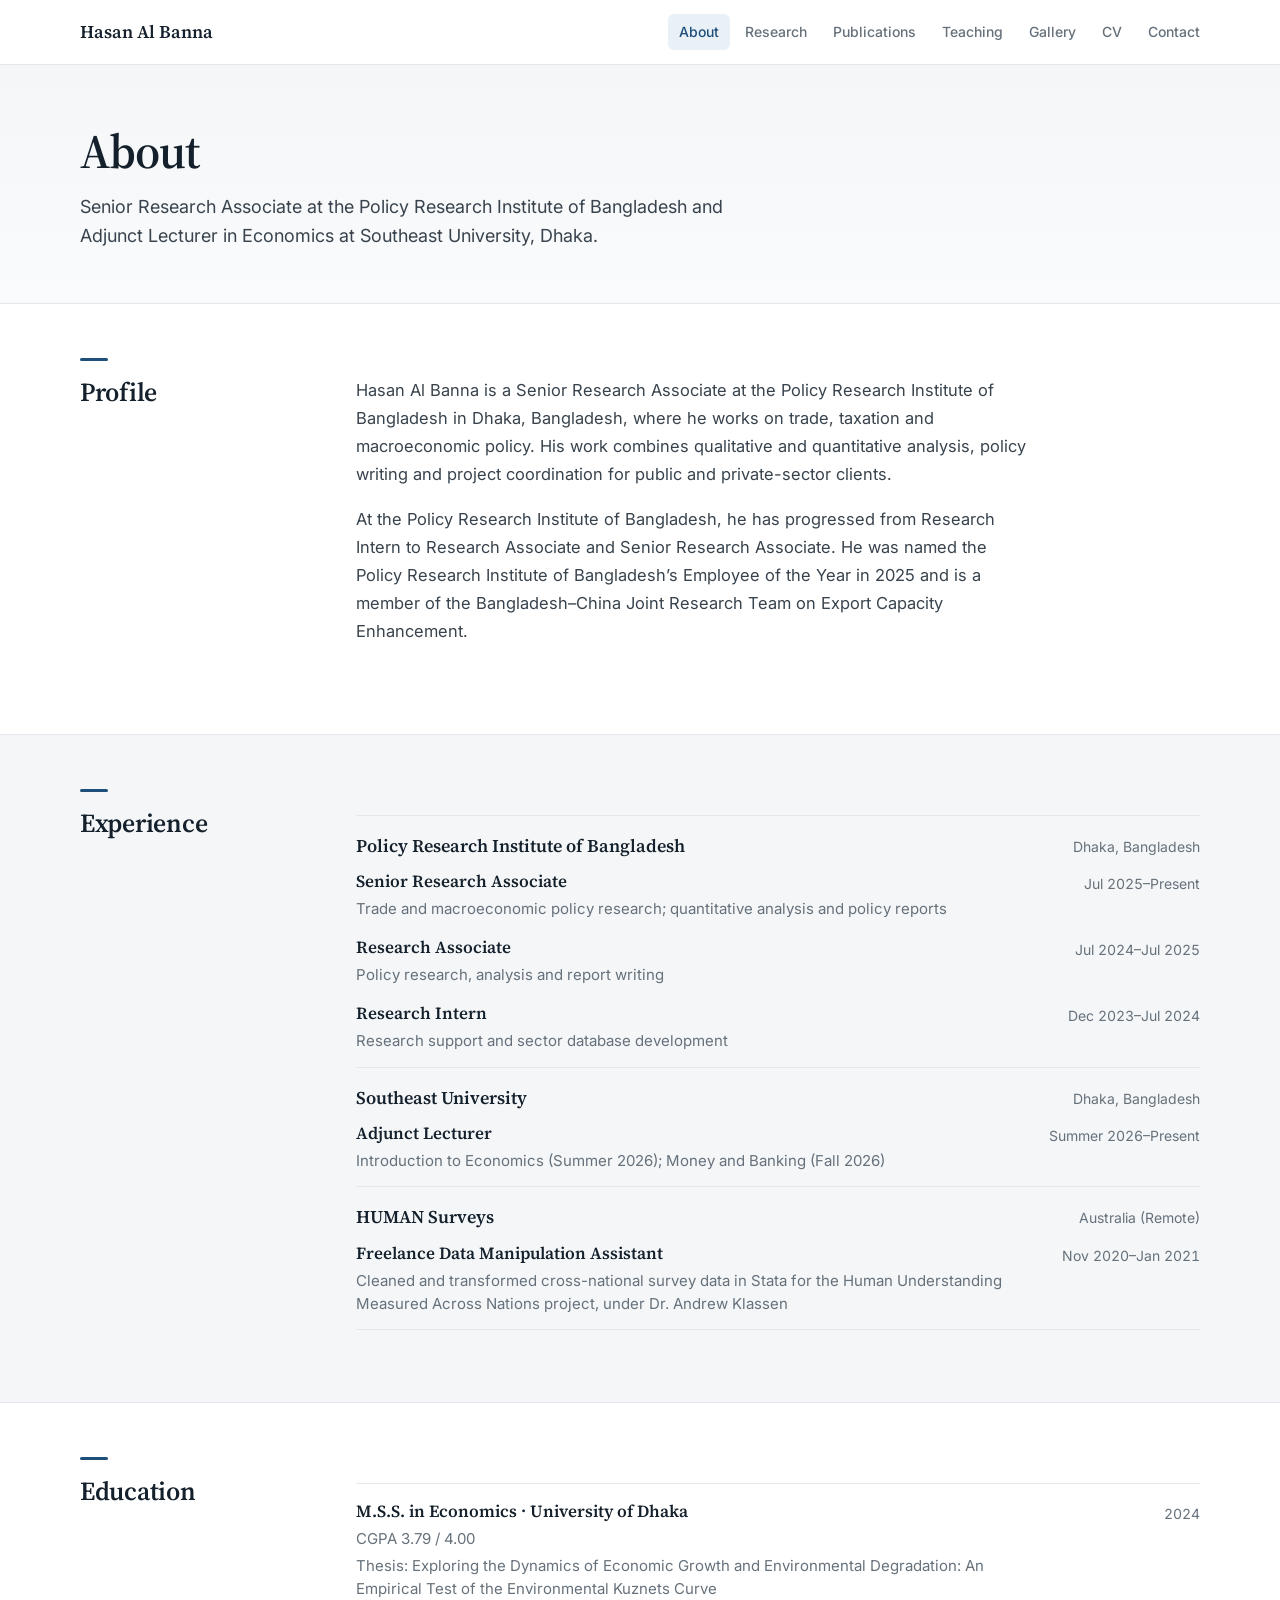
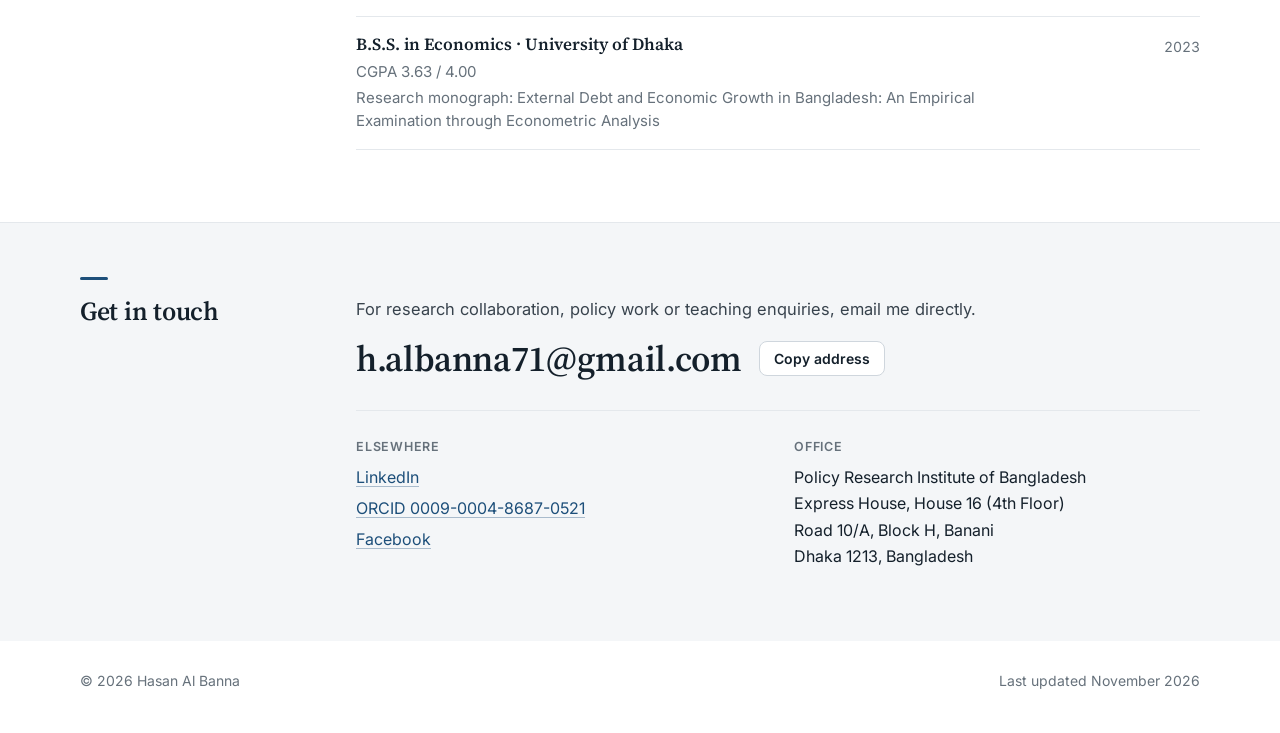
==== commit 37577f50: "Match inner pages to homepage; update from latest CV (pages)" ====
--- a/about.html
+++ b/about.html
@@ -17,16 +17,28 @@
   <meta property="og:image" content="https://hasanal-banna.github.io/assets/hasan-al-banna-profile-v2.jpg">
   <meta property="og:image:alt" content="Portrait of Hasan Al Banna">
   <meta name="twitter:card" content="summary">
-  <link rel="preconnect" href="https://fonts.googleapis.com"><link rel="preconnect" href="https://fonts.gstatic.com" crossorigin><link rel="stylesheet" href="https://fonts.googleapis.com/css2?family=Inter:wght@400;500;600&family=Source+Serif+4:opsz,wght@8..60,400;8..60,600&display=swap"><link rel="stylesheet" href="assets/site.css?v=light-6">
+  <link rel="preconnect" href="https://fonts.googleapis.com"><link rel="preconnect" href="https://fonts.gstatic.com" crossorigin><link rel="stylesheet" href="https://fonts.googleapis.com/css2?family=Inter:wght@400;500;600&family=Source+Serif+4:opsz,wght@8..60,400;8..60,600&display=swap"><link rel="stylesheet" href="assets/site.css?v=cv-9">
 </head>
-<body><header class="header"><nav class="nav wrap" aria-label="Main navigation"><a class="brand" href="index.html">Hasan Al Banna</a><div class="navlinks"><a href="about.html" aria-current="page">About</a><a href="research.html">Research</a><a href="publications.html">Publications</a><a href="teaching.html">Teaching</a><a href="gallery.html">Gallery</a><a href="cv.html">CV</a><a href="index.html#contact">Contact</a></div></nav></header><main><section class="section" id="about"><div class="wrap section-layout"><h1 class="section-title"><span class="section-no">Profile</span>About</h1><div class="copy"><p>Hasan Al Banna is a Senior Research Associate at the Policy Research Institute of Bangladesh in Dhaka, Bangladesh, where he works on trade, taxation and macroeconomic policy. His work combines qualitative and quantitative analysis, policy writing and project coordination for public and private-sector clients.</p><p>At the Policy Research Institute of Bangladesh, he has progressed from Research Intern to Research Associate and Senior Research Associate. He was named the Policy Research Institute of Bangladesh’s Employee of the Year in 2025 and is a member of the Bangladesh–China Joint Research Team on Export Capacity Enhancement.</p><h3 class="subhead">Experience</h3><div class="experience-list">
+<body><header class="header"><nav class="nav wrap" aria-label="Main navigation"><a class="brand" href="index.html">Hasan Al Banna</a><div class="navlinks"><a href="about.html" aria-current="page">About</a><a href="research.html">Research</a><a href="publications.html">Publications</a><a href="teaching.html">Teaching</a><a href="gallery.html">Gallery</a><a href="cv.html">CV</a><a href="index.html#contact">Contact</a></div></nav></header><main>
+<section class="page-head"><div class="wrap"><h1>About</h1><p class="page-lead">Senior Research Associate at the Policy Research Institute of Bangladesh and Adjunct Lecturer in Economics at Southeast University, Dhaka.</p></div></section>
+<section class="section" id="profile"><div class="wrap section-layout"><h2 class="section-title">Profile</h2><div class="copy"><p>Hasan Al Banna is a Senior Research Associate at the Policy Research Institute of Bangladesh in Dhaka, Bangladesh, where he works on trade, taxation and macroeconomic policy. His work combines qualitative and quantitative analysis, policy writing and project coordination for public and private-sector clients.</p><p>At the Policy Research Institute of Bangladesh, he has progressed from Research Intern to Research Associate and Senior Research Associate. He was named the Policy Research Institute of Bangladesh’s Employee of the Year in 2025 and is a member of the Bangladesh–China Joint Research Team on Export Capacity Enhancement.</p></div></div></section>
+<section class="section section-tint" id="experience"><div class="wrap section-layout"><h2 class="section-title">Experience</h2><div class="copy"><div class="experience-list">
 <div class="experience-group"><div class="experience-heading"><strong>Policy Research Institute of Bangladesh</strong><span>Dhaka, Bangladesh</span></div>
 <div class="timeline-row"><div><strong>Senior Research Associate</strong><small>Trade and macroeconomic policy research; quantitative analysis and policy reports</small></div><div class="date">Jul 2025–Present</div></div>
 <div class="timeline-row"><div><strong>Research Associate</strong><small>Policy research, analysis and report writing</small></div><div class="date">Jul 2024–Jul 2025</div></div>
 <div class="timeline-row"><div><strong>Research Intern</strong><small>Research support and sector database development</small></div><div class="date">Dec 2023–Jul 2024</div></div></div>
 <div class="experience-group"><div class="experience-heading"><strong>Southeast University</strong><span>Dhaka, Bangladesh</span></div>
 <div class="timeline-row"><div><strong>Adjunct Lecturer</strong><small>Introduction to Economics (Summer 2026); Money and Banking (Fall 2026)</small></div><div class="date">Summer 2026–Present</div></div></div>
-<div class="experience-group"><div class="experience-heading"><strong>HUMAN Surveys</strong><span>Remote</span></div>
-<div class="timeline-row"><div><strong>Freelance Data Manipulation Assistant</strong><small>Survey-data management and Stata work</small></div><div class="date">Nov 2020–Jan 2021</div></div></div></div><h3 class="subhead">Education</h3><div class="timeline"><div class="timeline-row"><div><strong>M.S.S. in Economics · University of Dhaka</strong><small>CGPA 3.79 / 4.00</small><small>Thesis: Exploring the Dynamics of Economic Growth and Environmental Degradation: An Empirical Test of the Environmental Kuznets Curve</small></div><div class="date">2024</div></div><div class="timeline-row"><div><strong>B.S.S. in Economics · University of Dhaka</strong><small>CGPA 3.63 / 4.00</small><small>Research monograph: External Debt and Economic Growth in Bangladesh: An Empirical Examination through Econometric Analysis</small></div><div class="date">2023</div></div></div></div></div></section></main><footer class="wrap footer"><span>© 2026 Hasan Al Banna</span><span>Last updated November 2026</span></footer><dialog class="photo-viewer" id="photo-viewer" aria-label="Photo viewer"><div class="viewer-top"><span class="viewer-count" aria-live="polite">Photo</span><button class="viewer-button viewer-close" type="button" data-viewer-close aria-label="Close photo viewer">Close ×</button></div><div class="viewer-stage"><button class="viewer-button viewer-arrow viewer-prev" type="button" data-viewer-prev aria-label="Previous photo">‹</button><img alt=""><button class="viewer-button viewer-arrow viewer-next" type="button" data-viewer-next aria-label="Next photo">›</button></div><p class="viewer-caption"></p></dialog><script>
+<div class="experience-group"><div class="experience-heading"><strong>HUMAN Surveys</strong><span>Australia (Remote)</span></div>
+<div class="timeline-row"><div><strong>Freelance Data Manipulation Assistant</strong><small>Cleaned and transformed cross-national survey data in Stata for the Human Understanding Measured Across Nations project, under Dr. Andrew Klassen</small></div><div class="date">Nov 2020–Jan 2021</div></div></div></div></div></div></section>
+<section class="section" id="education"><div class="wrap section-layout"><h2 class="section-title">Education</h2><div class="copy"><div class="timeline"><div class="timeline-row"><div><strong>M.S.S. in Economics · University of Dhaka</strong><small>CGPA 3.79 / 4.00</small><small>Thesis: Exploring the Dynamics of Economic Growth and Environmental Degradation: An Empirical Test of the Environmental Kuznets Curve</small></div><div class="date">2024</div></div><div class="timeline-row"><div><strong>B.S.S. in Economics · University of Dhaka</strong><small>CGPA 3.63 / 4.00</small><small>Research monograph: External Debt and Economic Growth in Bangladesh: An Empirical Examination through Econometric Analysis</small></div><div class="date">2023</div></div></div></div></div></section>
+<section class="section contact-band" id="contact"><div class="wrap section-layout"><h2 class="section-title">Get in touch</h2><div class="copy">
+<p class="contact-intro">For research collaboration, policy work or teaching enquiries, email me directly.</p>
+<div class="email-row"><a class="email-big" href="mailto:h.albanna71@gmail.com">h.albanna71@gmail.com</a><button class="copy-email" type="button" data-email="h.albanna71@gmail.com">Copy address</button></div>
+<div class="contact-cols">
+<div><h3>Elsewhere</h3><ul class="contact-list"><li><a href="https://www.linkedin.com/in/albanna71" target="_blank" rel="noopener">LinkedIn</a></li><li><a href="https://orcid.org/0009-0004-8687-0521" target="_blank" rel="noopener">ORCID 0009-0004-8687-0521</a></li><li><a href="https://www.facebook.com/albanna71" target="_blank" rel="noopener">Facebook</a></li></ul></div>
+<div><h3>Office</h3><address class="office-address">Policy Research Institute of Bangladesh<br>Express House, House 16 (4th Floor)<br>Road 10/A, Block H, Banani<br>Dhaka 1213, Bangladesh</address></div>
+</div></div></div></section>
+</main><footer class="wrap footer"><span>© 2026 Hasan Al Banna</span><span>Last updated November 2026</span></footer><dialog class="photo-viewer" id="photo-viewer" aria-label="Photo viewer"><div class="viewer-top"><span class="viewer-count" aria-live="polite">Photo</span><button class="viewer-button viewer-close" type="button" data-viewer-close aria-label="Close photo viewer">Close ×</button></div><div class="viewer-stage"><button class="viewer-button viewer-arrow viewer-prev" type="button" data-viewer-prev aria-label="Previous photo">‹</button><img alt=""><button class="viewer-button viewer-arrow viewer-next" type="button" data-viewer-next aria-label="Next photo">›</button></div><p class="viewer-caption"></p></dialog><script>
 (()=>{const dialog=document.getElementById("photo-viewer");if(!dialog)return;const links=[...document.querySelectorAll(".gallery-card a")];if(!links.length)return;const image=dialog.querySelector("img"),caption=dialog.querySelector(".viewer-caption"),count=dialog.querySelector(".viewer-count");let current=0;function show(i){current=(i+links.length)%links.length;const link=links[current],thumb=link.querySelector("img");image.src=link.href;image.alt=thumb?.alt||"";caption.textContent=link.closest("figure")?.querySelector("figcaption")?.textContent||image.alt;count.textContent=(current+1)+" / "+links.length;if(!dialog.open)dialog.showModal()}links.forEach((link,i)=>link.addEventListener("click",event=>{event.preventDefault();show(i)}));dialog.querySelector("[data-viewer-close]").addEventListener("click",()=>dialog.close());dialog.querySelector("[data-viewer-prev]").addEventListener("click",()=>show(current-1));dialog.querySelector("[data-viewer-next]").addEventListener("click",()=>show(current+1));dialog.addEventListener("click",event=>{if(event.target===dialog)dialog.close()});document.addEventListener("keydown",event=>{if(!dialog.open)return;if(event.key==="ArrowRight")show(current+1);if(event.key==="ArrowLeft")show(current-1)});})();
-</script></body></html>+</script><script>document.querySelectorAll(".copy-email").forEach(b=>b.addEventListener("click",async()=>{try{await navigator.clipboard.writeText(b.dataset.email);b.textContent="Copied";setTimeout(()=>b.textContent="Copy address",2000)}catch(e){location.href="mailto:"+b.dataset.email}}))</script></body></html>
--- a/assets/site.css
+++ b/assets/site.css
@@ -263,3 +263,24 @@
   .contact-cols{grid-template-columns:1fr;gap:22px}
   .email-big{font-size:24px}
 }
+
+/* Inner page header, matching the home intro band */
+.page-head{background:linear-gradient(180deg,var(--band) 0%,#fafbfc 100%);border-bottom:1px solid var(--line);padding:60px 0 52px}
+.page-head h1{font-size:clamp(34px,4.2vw,48px);line-height:1.1;letter-spacing:-.02em}
+.page-lead{max-width:62ch;margin:14px 0 0;font-size:18px;line-height:1.65;color:var(--text)}
+main>.page-head+.section{border-top:0}
+.gallery-page #photos .gallery-grid{margin-top:0}
+.card-grid+.card-grid{margin-top:20px}
+.copy>.callout:first-child{margin-top:0}
+@media(max-width:600px){.page-head{padding:36px 0 32px}.page-lead{font-size:16.5px}}
+.card-grid.two{grid-template-columns:repeat(2,minmax(0,1fr))}
+@media(max-width:600px){.card-grid.two{grid-template-columns:1fr}}
+main>.section-tint:has(+.contact-band){background:#fff}
+/* Cards in a row share row heights, so labels, titles and footers line up */
+@supports (grid-template-rows:subgrid){
+  .card-grid{grid-auto-rows:auto}
+  .card{display:grid;grid-template-rows:subgrid;grid-row:span 3;row-gap:0;align-content:start}
+  .card:has(.card-foot){grid-row:span 4}
+  .card-foot{align-self:end}
+}
+.card-foot span{white-space:nowrap}
